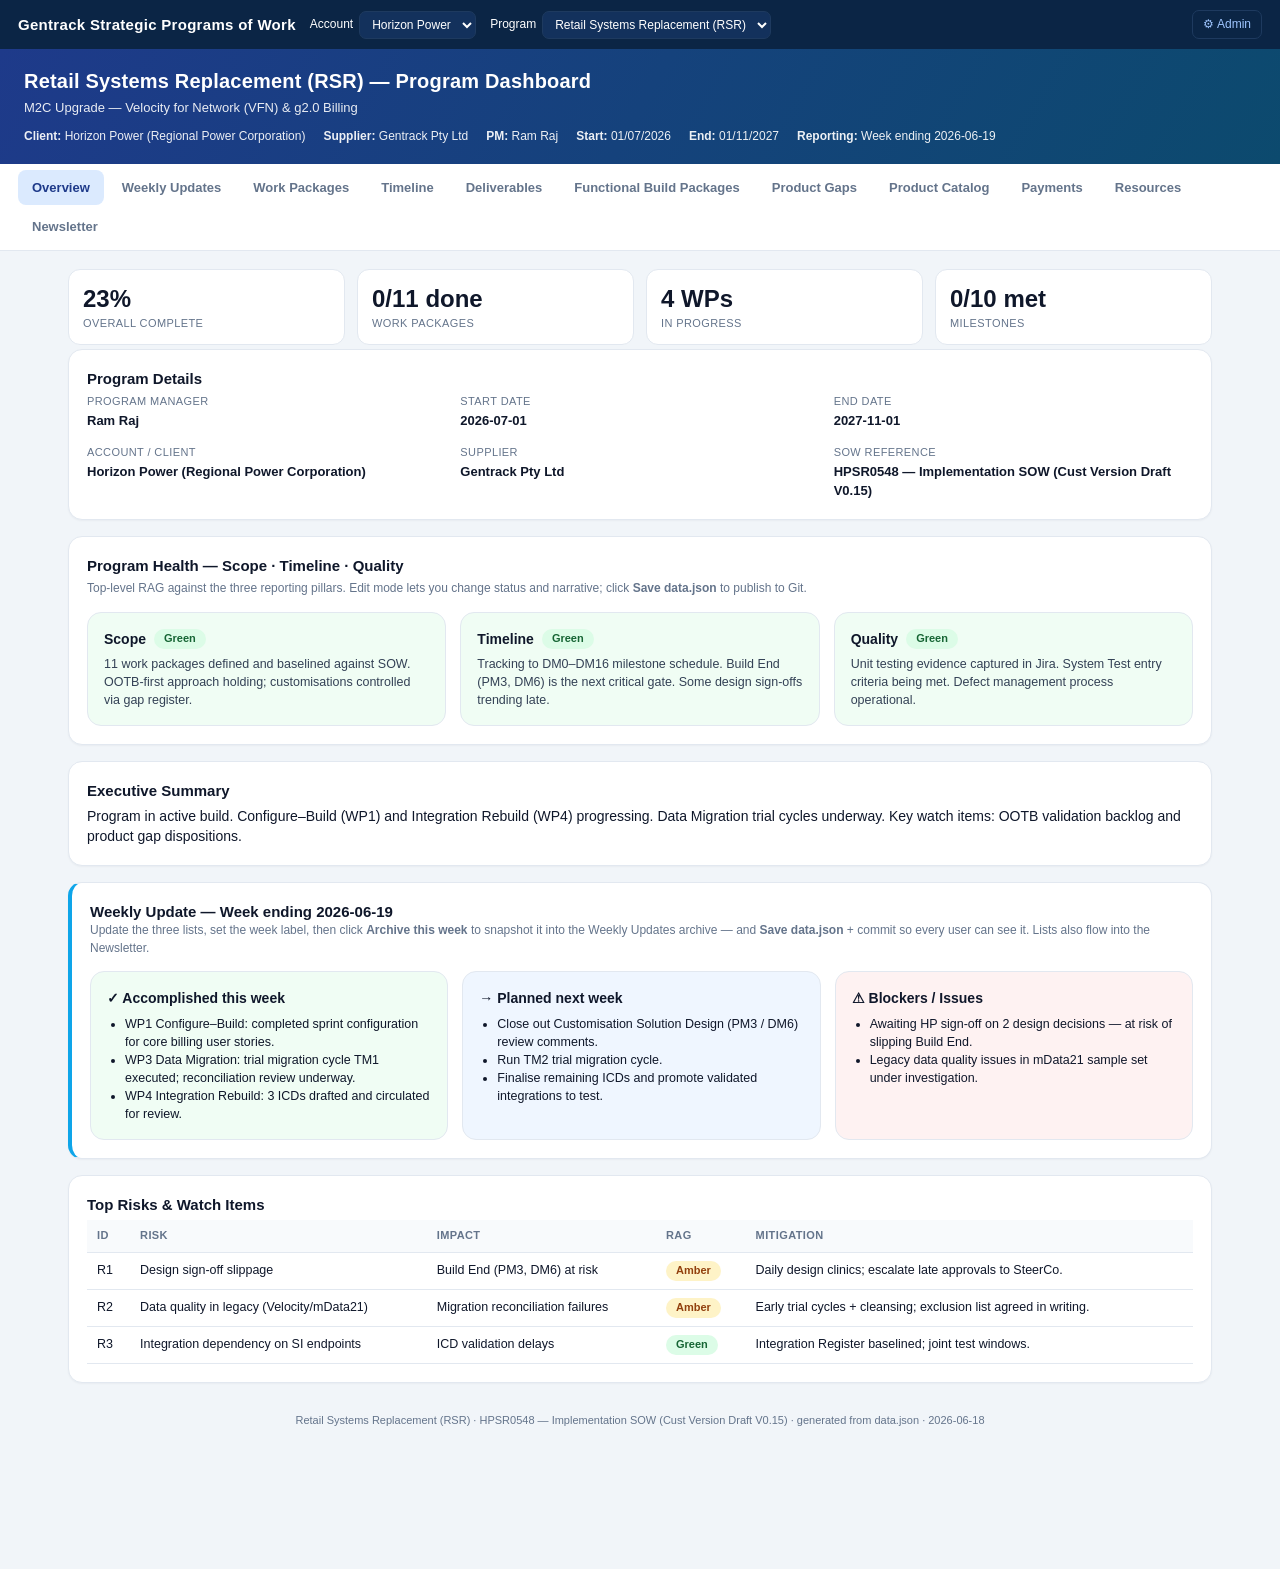
==== index.html @ fd12296a "Live recompute: milestone % edits update the total and Payments instantly (re-bind on soft refresh)" ====
<!DOCTYPE html>
<html lang="en">
<head>
<meta charset="UTF-8">
<meta name="viewport" content="width=device-width, initial-scale=1.0">
<meta http-equiv="Cache-Control" content="no-cache, no-store, must-revalidate">
<meta http-equiv="Pragma" content="no-cache">
<meta http-equiv="Expires" content="0">
<title>Gentrack Strategic Programs of Work</title>
<link rel="stylesheet" href="styles.css?v=20260617q">
</head>
<body class="view-mode">

<div class="portfolio">
  <span class="pf-title" id="pfTitle">Gentrack Strategic Programs of Work</span>
  <span class="pf-sel">Account
    <select id="accountSel"></select>
  </span>
  <span class="pf-sel">Program
    <select id="programSel"></select>
  </span>
  <span class="spacer"></span>
  <a class="adminlink" href="admin.html">⚙ Admin</a>
</div>

<div id="dash"></div>
<div id="loadMsg" style="padding:40px;text-align:center;color:#64748b"></div>

<script src="app.js?v=20260617q"></script>
<script>
let REG=null;
function qp(k){return new URLSearchParams(location.search).get(k);}
async function jget(p){const r=await fetch(p+'?_='+Date.now());if(!r.ok)throw new Error(r.status);return r.json();}

function buildPickers(){
  const accSel=document.getElementById('accountSel');
  const want=qp('account')||localStorage.getItem('pf_account');
  accSel.innerHTML=REG.accounts.map(a=>`<option value="${a.id}">${a.name}</option>`).join('');
  if(want && REG.accounts.some(a=>a.id===want)) accSel.value=want;
  accSel.onchange=()=>{ localStorage.setItem('pf_account',accSel.value); buildPrograms(); };
  buildPrograms();
}
function currentAccount(){ return REG.accounts.find(a=>a.id===document.getElementById('accountSel').value)||REG.accounts[0]; }
function buildPrograms(){
  const acc=currentAccount();
  const pSel=document.getElementById('programSel');
  const want=qp('program')||localStorage.getItem('pf_program');
  pSel.innerHTML=(acc.programs||[]).map(p=>`<option value="${p.id}">${p.name}</option>`).join('');
  if(want && acc.programs.some(p=>p.id===want)) pSel.value=want;
  pSel.onchange=()=>{ localStorage.setItem('pf_program',pSel.value); loadSelected(); };
  loadSelected();
}
async function loadSelected(){
  const acc=currentAccount();
  const prog=acc.programs.find(p=>p.id===document.getElementById('programSel').value)||acc.programs[0];
  if(!prog){ document.getElementById('dash').innerHTML=''; document.getElementById('loadMsg').textContent='No programs under this account yet.'; return; }
  try{
    const data=await jget(prog.file);
    document.getElementById('loadMsg').textContent='';
    setData(data); EDIT=false; renderAll();
  }catch(e){
    document.getElementById('dash').innerHTML='';
    document.getElementById('loadMsg').textContent='Could not load program data ('+prog.file+'). View this on the published site, or serve the folder over http.';
  }
}

async function boot(){
  mountDashboard('dash');
  document.body.classList.add('view-mode');
  try{ REG=await jget('registry.json'); }
  catch(e){ document.getElementById('loadMsg').textContent='Could not load registry.json. Open this on the published GitHub Pages site (file:// can’t fetch).'; return; }
  document.getElementById('pfTitle').textContent=REG.portfolio||'Strategic Programs';
  document.title=REG.portfolio||'Strategic Programs';
  buildPickers();
}
boot();
</script>
</body>
</html>
---- styles.css ----
:root{
    --bg:#0f172a; --panel:#ffffff; --ink:#0f172a; --muted:#64748b; --line:#e2e8f0;
    --green:#16a34a; --greenbg:#dcfce7; --amber:#d97706; --amberbg:#fef3c7;
    --red:#dc2626; --redbg:#fee2e2; --blue:#2563eb; --bluebg:#dbeafe; --grey:#94a3b8; --greybg:#f1f5f9;
    --brand:#1e3a8a; --brand2:#0ea5e9;
  }
  *{box-sizing:border-box}
  body{margin:0;font-family:-apple-system,BlinkMacSystemFont,"Segoe UI",Roboto,Helvetica,Arial,sans-serif;background:#f1f5f9;color:var(--ink);font-size:14px;line-height:1.45}
  header.top{background:linear-gradient(120deg,var(--brand),#0c4a6e);color:#fff;padding:18px 24px}
  header.top h1{margin:0;font-size:20px;font-weight:700;letter-spacing:.2px}
  header.top .sub{opacity:.9;font-size:13px;margin-top:3px}
  header.top .meta{display:flex;flex-wrap:wrap;gap:18px;margin-top:10px;font-size:12px;opacity:.92}
  .wrap{max-width:1180px;margin:0 auto;padding:0 18px 60px}
  nav.tabs{display:flex;flex-wrap:wrap;gap:4px;background:#fff;border-bottom:1px solid var(--line);position:sticky;top:0;z-index:20;padding:6px 18px}
  nav.tabs button{border:0;background:transparent;padding:10px 14px;font-size:13px;font-weight:600;color:var(--muted);cursor:pointer;border-radius:8px}
  nav.tabs button.active{background:var(--bluebg);color:var(--brand)}
  nav.tabs .spacer{flex:1}
  .toolbtn{border:1px solid var(--line);background:#fff;border-radius:8px;padding:8px 12px;font-size:12px;font-weight:600;cursor:pointer;color:var(--ink)}
  .toolbtn.primary{background:var(--brand);color:#fff;border-color:var(--brand)}
  .toolbtn.warn{background:var(--amberbg);border-color:#fde68a;color:#92400e}
  section.tab{display:none;padding-top:18px}
  section.tab.active{display:block}
  .card{background:#fff;border:1px solid var(--line);border-radius:14px;padding:18px;margin-bottom:16px;box-shadow:0 1px 2px rgba(15,23,42,.04)}
  h2.sec{font-size:15px;margin:0 0 4px;font-weight:700}
  .hint{color:var(--muted);font-size:12px;margin:0 0 14px}
  .grid3{display:grid;grid-template-columns:repeat(3,1fr);gap:14px}
  .pillar{border-radius:14px;padding:16px;border:1px solid var(--line)}
  .pillar h3{margin:0 0 6px;font-size:14px;display:flex;align-items:center;gap:8px}
  .pillar p{margin:0;font-size:12.5px;color:#334155}
  .badge{display:inline-block;padding:2px 10px;border-radius:999px;font-size:11px;font-weight:700}
  .b-green{background:var(--greenbg);color:#166534}
  .b-amber{background:var(--amberbg);color:#92400e}
  .b-red{background:var(--redbg);color:#991b1b}
  .b-blue{background:var(--bluebg);color:#1e40af}
  .b-grey{background:var(--greybg);color:#475569}
  table{width:100%;border-collapse:collapse;font-size:12.5px}
  th,td{text-align:left;padding:8px 10px;border-bottom:1px solid var(--line);vertical-align:top}
  th{background:#f8fafc;font-size:11px;text-transform:uppercase;letter-spacing:.4px;color:var(--muted);position:sticky}
  tr:hover td{background:#fafcff}
  .pillcell{white-space:nowrap}
  .prog{height:8px;background:#eef2f7;border-radius:99px;overflow:hidden;min-width:70px}
  .prog > i{display:block;height:100%;border-radius:99px}
  .editable[contenteditable=true]{outline:1px dashed #cbd5e1;border-radius:4px;padding:1px 3px;background:#fffef5}
  select.st{font:inherit;border:1px solid var(--line);border-radius:6px;padding:3px 6px;background:#fff}
  .timeline{position:relative;overflow-x:auto;padding:10px 0}
  .tlrow{display:grid;grid-template-columns:170px 1fr;gap:10px;align-items:center;margin-bottom:8px}
  .tlbar{position:relative;height:30px;background:#f1f5f9;border-radius:8px}
  .tlseg{position:absolute;top:3px;height:24px;border-radius:6px;display:flex;align-items:center;justify-content:center;color:#fff;font-size:10.5px;font-weight:700;padding:0 6px;white-space:nowrap;overflow:hidden}
  .tlaxis{display:grid;grid-template-columns:170px 1fr;gap:10px;font-size:10px;color:var(--muted);margin-bottom:4px}
  .tlaxis .ticks{display:flex;justify-content:space-between}
  .kpis{display:grid;grid-template-columns:repeat(4,1fr);gap:12px;margin-bottom:4px}
  .kpi{background:#fff;border:1px solid var(--line);border-radius:12px;padding:12px 14px}
  .kpi .n{font-size:24px;font-weight:800}
  .kpi .l{font-size:11px;color:var(--muted);text-transform:uppercase;letter-spacing:.4px}
  .legend{display:flex;gap:14px;flex-wrap:wrap;font-size:11.5px;color:var(--muted);margin-top:6px}
  .dot{display:inline-block;width:10px;height:10px;border-radius:3px;margin-right:5px;vertical-align:-1px}
  .addrow{margin-top:10px}
  .news{max-width:760px;margin:0 auto}
  .news .paper{background:#fff;border:1px solid var(--line);border-radius:12px;padding:26px;font-size:13.5px}
  .news h1{font-size:19px;margin:0 0 2px;color:var(--brand)}
  .news h3{font-size:13px;text-transform:uppercase;letter-spacing:.6px;color:var(--brand2);border-bottom:2px solid var(--line);padding-bottom:4px;margin:20px 0 8px}
  .news ul{margin:6px 0;padding-left:18px}
  .footer{color:var(--muted);font-size:11px;text-align:center;margin-top:30px}
  .row-actions{white-space:nowrap}
  .xbtn{border:0;background:transparent;color:var(--red);cursor:pointer;font-weight:700}
  .wpdrill{background:#fff;border:1px solid var(--line);border-left-width:3px;border-radius:10px;margin-bottom:8px;overflow:hidden}
  .wpdrill>summary{list-style:none;cursor:pointer;padding:10px 14px;display:flex;align-items:center;gap:8px;font-size:13px;user-select:none}
  .wpdrill>summary::-webkit-details-marker{display:none}
  .wpdrill>summary:hover{background:#f8fafc}
  .wpdrill .wpdrill-tri{transition:transform .15s;color:var(--muted);font-size:11px}
  .wpdrill[open] .wpdrill-tri{transform:rotate(90deg)}
  .wpdrill-body{padding:4px 16px 16px;font-size:12.5px;border-top:1px solid var(--line)}
  .critcols{display:grid;grid-template-columns:1fr 1fr;gap:14px;margin-top:8px}
  .critcol{border-radius:10px;padding:10px 12px}
  .critcol.entry{background:#f0fdf4;border:1px solid #bbf7d0}
  .critcol.exit{background:#eff6ff;border:1px solid #bfdbfe}
  .critcol h4{margin:0 0 6px;font-size:12px;text-transform:uppercase;letter-spacing:.4px}
  .critcol.entry h4{color:#166534}.critcol.exit h4{color:#1e40af}
  .critlist{margin:0;padding-left:18px}.critlist li{margin:3px 0}
  @media(max-width:760px){.critcols{grid-template-columns:1fr}}
  @media(max-width:760px){.grid3,.kpis{grid-template-columns:1fr 1fr}.tlrow,.tlaxis{grid-template-columns:110px 1fr}}
  @media print{nav.tabs,header.top .meta,.no-print{display:none!important}.card{break-inside:avoid}}

/* ---- multi-program portfolio bar ---- */
.portfolio{background:#0b2545;color:#fff;padding:10px 18px;display:flex;align-items:center;gap:14px;flex-wrap:wrap}
.portfolio .pf-title{font-weight:800;font-size:15px;letter-spacing:.3px}
.portfolio .pf-sel{display:flex;align-items:center;gap:6px;font-size:12px}
.portfolio select{font:inherit;border:1px solid #1e3a5f;background:#13315c;color:#fff;border-radius:7px;padding:5px 8px}
.portfolio .spacer{flex:1}
.portfolio a.adminlink{color:#9ec5ff;font-size:12px;text-decoration:none;border:1px solid #1e3a5f;padding:5px 10px;border-radius:7px}
/* hide editing affordances in read-only viewer */
body.view-mode #editToggle, body.view-mode #download, body.view-mode #archiveWeek, body.view-mode .addrow{display:none!important}
/* admin panel */
.adminbar{background:#fff;border-bottom:1px solid var(--line);padding:12px 18px}
.adminbar h2{margin:0 0 8px;font-size:14px}
.adminrow{display:flex;gap:10px;flex-wrap:wrap;align-items:center;margin-bottom:8px}
.adminrow input,.adminrow select{font:inherit;border:1px solid var(--line);border-radius:7px;padding:6px 9px}
.adminrow input[type=password],.adminrow input.wide{min-width:280px}
.gh-ok{color:var(--green);font-weight:700}.gh-bad{color:var(--red);font-weight:700}
.pubbtn{background:var(--green);color:#fff;border:0;border-radius:8px;padding:8px 14px;font-weight:700;cursor:pointer}
.pill-note{font-size:11px;color:var(--muted)}
.pgrid{display:grid;grid-template-columns:repeat(3,1fr);gap:14px}
.pgrid .l{font-size:11px;color:var(--muted);text-transform:uppercase;letter-spacing:.4px;margin-bottom:2px}
.pgrid .editable{font-size:13px;font-weight:600}
@media(max-width:760px){.pgrid{grid-template-columns:1fr 1fr}}
/* in-page modal (replaces browser prompts) */
.modal-back{position:fixed;inset:0;background:rgba(15,23,42,.5);display:none;align-items:flex-start;justify-content:center;z-index:100;padding:60px 16px}
.modal-back.open{display:flex}
.modal{background:#fff;border-radius:14px;max-width:520px;width:100%;padding:22px;box-shadow:0 20px 60px rgba(0,0,0,.3)}
.modal h3{margin:0 0 4px;font-size:16px}
.modal .sub{color:var(--muted);font-size:12px;margin:0 0 16px}
.modal label{display:block;font-size:12px;font-weight:600;color:#334155;margin:10px 0 4px}
.modal input,.modal select{width:100%;font:inherit;border:1px solid var(--line);border-radius:8px;padding:8px 10px}
.modal .row2{display:grid;grid-template-columns:1fr 1fr;gap:12px}
.modal .actions{display:flex;justify-content:flex-end;gap:10px;margin-top:18px}
/* Gantt / Plan on a Page */
.mvbtn{border:0;background:transparent;color:#475569;cursor:pointer;font-weight:700;padding:2px 5px;vertical-align:middle}
.row-actions{white-space:nowrap;text-align:right}
.row-actions>button{vertical-align:middle}
.subbtn{border:1px solid var(--line);background:#fff;color:var(--brand);border-radius:6px;padding:3px 9px;font-size:11px;font-weight:700;cursor:pointer;margin-right:8px;vertical-align:middle}
.subbtn:hover{background:var(--bluebg)}
.mvbtn[disabled]{opacity:.25;cursor:default}
.gantt{min-width:760px;border:1px solid var(--line);border-radius:10px;overflow:hidden}
.grow{display:flex;border-bottom:1px solid var(--line)}
.grow:last-child{border-bottom:0}
.glabel{flex:0 0 200px;padding:6px 10px;font-size:12px;font-weight:600;background:#faf7f5;display:flex;align-items:center}
.gtrack{position:relative;flex:1;min-height:24px}
.ghead{background:#5b4636;color:#fff;font-weight:700}
.ghead.glabel{background:#5b4636;color:#fff}
.gcell{position:absolute;top:0;height:100%;font-size:10px;text-align:center;border-left:1px solid rgba(255,255,255,.15);color:#fff;padding-top:3px;line-height:1.1}
.ggrid{position:absolute;top:0;bottom:0;width:1px;background:#eef2f7}
.gbar{position:absolute;height:20px;border-radius:5px;color:#fff;font-size:10.5px;font-weight:600;line-height:20px;padding:0 6px;white-space:nowrap;overflow:hidden;text-overflow:ellipsis;box-shadow:0 1px 2px rgba(0,0,0,.2)}
.gflag{position:absolute;top:0;font-size:10.5px;font-weight:700;color:#7c2d12;white-space:nowrap;transform:translateX(-2px);background:rgba(255,255,255,.85);padding:0 3px;border-radius:3px;z-index:3}
.gmile{position:absolute;top:0;bottom:0;width:0;border-left:1.5px dashed #b91c1c;opacity:.5;z-index:1}
.seg-toggle{display:inline-flex;gap:0;background:#fff;border:1px solid var(--line);border-radius:10px;overflow:hidden;margin-bottom:14px}
.seg-toggle button{border:0;background:#fff;padding:9px 16px;font-size:13px;font-weight:600;color:var(--muted);cursor:pointer}
.seg-toggle button.active{background:var(--brand);color:#fff}
.gbar-lbl{pointer-events:none;display:block;overflow:hidden;text-overflow:ellipsis;white-space:nowrap}
.gbar.gbar-out{overflow:visible}
.gbar.gbar-out .gbar-lbl{position:absolute;left:100%;top:0;padding-left:6px;color:#1e293b;overflow:visible;text-overflow:clip}
.gbar-edit{cursor:grab}
.gbar-edit:active{cursor:grabbing}
.gh-l,.gh-r{position:absolute;top:0;bottom:0;width:8px;cursor:ew-resize;z-index:5}
.gh-l{left:0;border-left:2px solid rgba(255,255,255,.6)}
.gh-r{right:0;border-right:2px solid rgba(255,255,255,.6)}
.drag-tip{position:fixed;display:none;z-index:200;background:#0f172a;color:#fff;font-size:12px;font-weight:700;padding:5px 9px;border-radius:6px;pointer-events:none;box-shadow:0 4px 12px rgba(0,0,0,.3)}
input[type=color]{width:36px;height:24px;border:1px solid var(--line);border-radius:5px;padding:0;background:none;cursor:pointer}
.gedit-grid{display:grid;grid-template-columns:1fr;gap:18px}
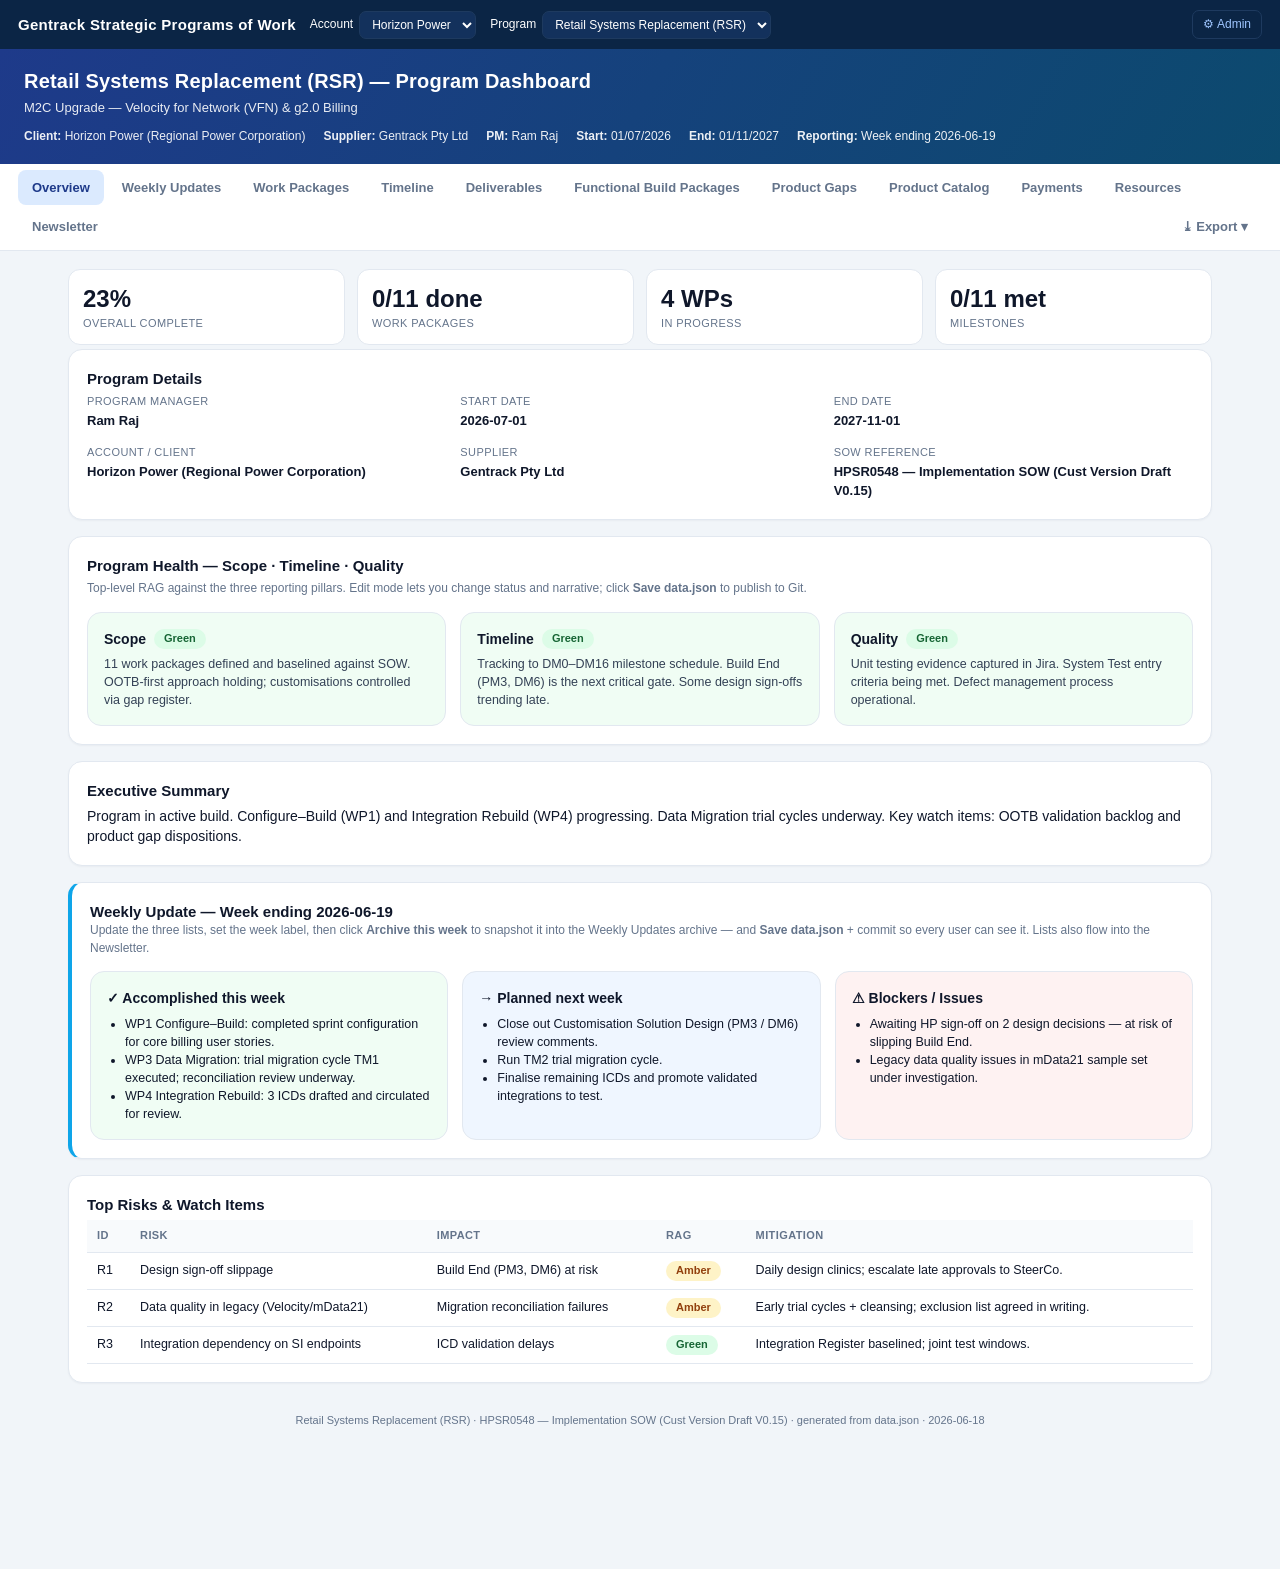
==== commit 1097aaf5: "Add Export menu: Email, Slack, PowerPoint (.pptx), Print" ====
--- a/index.html
+++ b/index.html
@@ -7,7 +7,7 @@
 <meta http-equiv="Pragma" content="no-cache">
 <meta http-equiv="Expires" content="0">
 <title>Gentrack Strategic Programs of Work</title>
-<link rel="stylesheet" href="styles.css?v=20260617q">
+<link rel="stylesheet" href="styles.css?v=20260617r">
 </head>
 <body class="view-mode">
 
@@ -26,7 +26,7 @@
 <div id="dash"></div>
 <div id="loadMsg" style="padding:40px;text-align:center;color:#64748b"></div>
 
-<script src="app.js?v=20260617q"></script>
+<script src="app.js?v=20260617r"></script>
 <script>
 let REG=null;
 function qp(k){return new URLSearchParams(location.search).get(k);}
--- a/styles.css
+++ b/styles.css
@@ -145,5 +145,10 @@
 .gh-l{left:0;border-left:2px solid rgba(255,255,255,.6)}
 .gh-r{right:0;border-right:2px solid rgba(255,255,255,.6)}
 .drag-tip{position:fixed;display:none;z-index:200;background:#0f172a;color:#fff;font-size:12px;font-weight:700;padding:5px 9px;border-radius:6px;pointer-events:none;box-shadow:0 4px 12px rgba(0,0,0,.3)}
+.exp-wrap{position:relative;display:inline-block}
+.exp-menu{position:absolute;right:0;top:calc(100% + 4px);background:#fff;border:1px solid var(--line);border-radius:10px;box-shadow:0 8px 24px rgba(15,23,42,.18);display:none;flex-direction:column;min-width:200px;z-index:50;overflow:hidden}
+.exp-menu.open{display:flex}
+.exp-menu button{border:0;background:#fff;text-align:left;padding:10px 14px;font-size:13px;cursor:pointer;color:var(--ink)}
+.exp-menu button:hover{background:var(--bluebg)}
 input[type=color]{width:36px;height:24px;border:1px solid var(--line);border-radius:5px;padding:0;background:none;cursor:pointer}
 .gedit-grid{display:grid;grid-template-columns:1fr;gap:18px}
